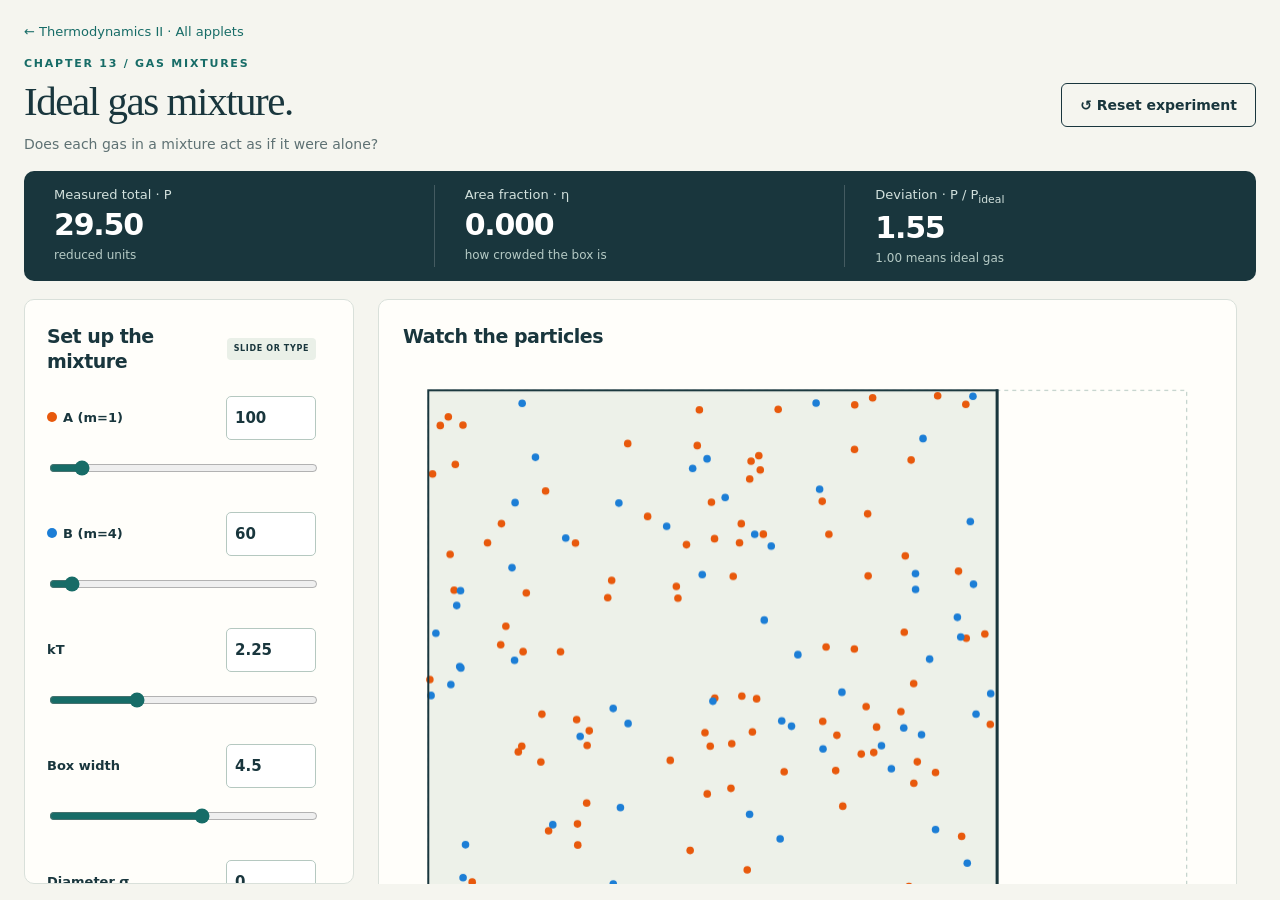
==== applets/ideal-gas-mixture/index.html @ f6d2472d "Add files via upload" ====
<!doctype html><html lang="en"><head><meta charset="utf-8"><meta name="viewport" content="width=device-width, initial-scale=1"><meta name="theme-color" content="#19363d"><title>Ideal gas mixture · Thermodynamics II</title><link rel="stylesheet" href="../../assets/applet.css"><link rel="stylesheet" href="style.css"><link rel="icon" href="../../assets/favicon.svg"><script defer src="../../assets/applet-layout.js"></script><script defer src="app.js"></script></head><body><a class="skip" href="#controls">Skip to experiment controls</a><main><nav class="course-back" aria-label="Back to course"><a href="../../index.html">← Thermodynamics II · All applets</a></nav><header><div><p class="eyebrow">CHAPTER 13 / GAS MIXTURES</p><h1>Ideal gas mixture.</h1><p class="intro">Does each gas in a mixture act as if it were alone?</p></div><button id="rs" class="reset" type="button">↺ Reset experiment</button></header><section class="metrics" aria-label="Mixture results"><div><span>Measured total · P</span><strong id="mP">–</strong><small>reduced units</small></div><div><span>Area fraction · η</span><strong id="mE">–</strong><small>how crowded the box is</small></div><div><span>Deviation · P / P<sub>ideal</sub></span><strong id="mR">–</strong><small>1.00 means ideal gas</small></div></section><div class="workspace"><aside class="controls panel" id="controls" aria-label="Experiment controls" tabindex="0"><div class="section-top"><h2>Set up the mixture</h2><span class="tag">SLIDE OR TYPE</span></div><div id="sl"></div>
<div class="row"><label for="T">kT</label><input id="T" type="range" min="0.5" max="6" step="0.25" value="2.25"><output id="Tv"></output></div>
<div class="row"><label for="W">Box width</label><input id="W" type="range" min="2.5" max="6" step="0.1" value="4.5"><output id="Wv"></output></div>
<div class="row"><label for="D">Diameter σ</label><input id="D" type="range" min="0" max="0.2" step="0.01" value="0"><output id="Dv"></output></div>
<p class="hint">Reduced units: kT is thermal energy; all pressures are force per wall length in this 2D model. Diameter zero gives non-interacting ideal particles.</p></aside><div class="results" role="region" aria-label="Experiment results" tabindex="0"><section class="panel plant-panel"><h2 class="sec">Watch the particles</h2><canvas id="cv" role="img" aria-label="Animated particles of species A and B in a two-dimensional box"></canvas>
<div style="display:flex;gap:8px;margin-top:10px"><button id="pp">Pause</button></div>
<p class="hint">Set diameter σ = 0 for an ideal mixture. Finite diameters provide a qualitative crowding comparison. Measured pressures fluctuate and need time to settle.</p></section><section class="panel"><p class="lab">TIME-AVERAGED FORCE PER LENGTH ON THE WALLS</p><h2 class="sec">Compare measured and ideal pressure</h2>
<div class="table-scroll"><table><thead><tr><th></th><th>N</th><th>x<sub>i</sub></th><th>P<sub>i</sub> measured</th><th>ideal gas</th></tr></thead><tbody id="tb"></tbody></table></div>
<h2>Measured P<sub>total</sub> (segments = P<sub>i</sub>), marker = ideal gas</h2>
<div class="bar" id="bar"></div>
</section>
<section class="panel"><p class="lab">FROM THE PICTURE TO THE LAW</p><h2 class="sec">Pressures add</h2>
<p>Dalton’s law: the pressure of a gas mixture is the sum of the pressures each gas would exert alone in the same volume at the same temperature.</p>
<p class="eq">P = P<sub>A</sub> + P<sub>B</sub>, &nbsp; P<sub>i</sub> = x<sub>i</sub>P, &nbsp; x<sub>i</sub> = N<sub>i</sub>/N</p>
<p>For point particles each species ignores the other, so removing one gas leaves the other’s pressure unchanged. For finite-size particles, measured species wall-force contributions can differ from their ideal values; they are not the pressures of each gas alone. Finite sampling and the approximate collision solver also cause deviations. Raise σ or N, or shrink the box, to see it.</p>
<details><summary>Model, limits &amp; further reading</summary>
<p>Hard disks of equal diameter σ in a 2D box with elastic walls; σ = 0 gives the non-interacting ideal gas. Pressure is the time-averaged momentum transfer to the walls per unit time and wall length. η = Nπσ²/(4A) is the area fraction. Units are reduced (k<sub>B</sub> = 1), with masses 1 and 4. Collisions are elastic and mass-weighted. Readings need a couple of seconds to settle after any change.</p>
<p>Reading: Çengel, Boles &amp; Kanoglu, <i>Thermodynamics: An Engineering Approach</i>, 9th ed., Chapter 13.</p></details></section>
<footer>Thermodynamics II · Mostafa Moradi · Course 2605123</footer></div></div></main></body></html>
---- assets/applet.css ----
:root{--ink:#19363d;--muted:#5e7173;--paper:#f5f5ef;--white:#fffefa;--border:#d9e0da;--teal:#176c67;--hot:#c15a2c;--purple:#7953a0;--blue:#3372a3;--cool:#128a88;--aux:#7a8589}*{box-sizing:border-box}body{margin:0;background:var(--paper);color:var(--ink);font:16px/1.5 system-ui,-apple-system,BlinkMacSystemFont,"Segoe UI",sans-serif}main{max-width:1500px;margin:auto;padding:34px 32px}header{display:flex;justify-content:space-between;align-items:center;gap:20px;margin-bottom:28px}.eyebrow{font-size:11px;letter-spacing:.16em;font-weight:750;color:var(--teal);margin:0 0 9px}h1{font:500 clamp(36px,4vw,58px)/1.1 Georgia,serif;letter-spacing:-.035em;margin:0 0 10px}.intro{margin:0;color:var(--muted);font-size:17px}h2{margin:0;font-size:19px;line-height:1.3;letter-spacing:-.025em}.reset{background:transparent;border:1px solid var(--ink);border-radius:6px;min-height:44px;padding:10px 18px;color:var(--ink);font:600 14px system-ui;cursor:pointer;white-space:nowrap}.reset:hover{background:var(--border)}.metrics{display:grid;grid-template-columns:repeat(3,1fr);background:var(--ink);color:white;border-radius:10px;padding:23px 0;margin-bottom:24px}.metrics>div{padding:0 30px;border-right:1px solid #ffffff30;display:flex;flex-direction:column}.metrics>div:last-child{border:0}.metrics span{font-size:13px;color:#d2e1dd}.metrics strong{font-size:clamp(24px,3vw,38px);font-weight:550;letter-spacing:-.04em;line-height:1.4;font-variant-numeric:tabular-nums}.metrics small{font-size:12px;color:#b5cac5}.workspace{display:grid;grid-template-columns:330px minmax(0,1fr);gap:24px;align-items:start}.panel{background:var(--white);border:1px solid var(--border);border-radius:10px;padding:24px;min-width:0}.controls{position:sticky;top:18px;padding:24px 22px}.section-top{display:flex;justify-content:space-between;align-items:center;gap:10px;margin-bottom:12px}.tag{font-size:9px;letter-spacing:.08em;font-weight:750;background:#eaf0e8;padding:5px 7px;border-radius:4px;white-space:nowrap}.controls .tag{font-size:8px}.hint{color:var(--muted);font-size:12px;margin:8px 0 14px}.control{margin:22px 0}.input-head{display:flex;align-items:center;justify-content:space-between;gap:8px}.control label{font-size:13px;font-weight:650;max-width:165px}.number-wrap{display:flex;align-items:center;gap:4px;flex-shrink:0}.number-wrap input{width:85px;min-height:44px;padding:8px 5px 8px 8px;border:1px solid #b5c8c0;background:white;border-radius:5px;color:var(--ink);font:600 15px system-ui;font-variant-numeric:tabular-nums}.number-wrap small{font-size:10px;color:var(--muted);width:27px}.range{display:block;width:100%;height:34px;margin:5px 0 0;accent-color:var(--teal);cursor:pointer;touch-action:pan-y}.limits{display:flex;justify-content:space-between;font-size:10px;color:var(--muted)}.option{border-top:1px solid var(--border);padding-top:18px;margin-top:18px}.option label{display:flex;align-items:center;gap:9px;font-size:14px;font-weight:650;cursor:pointer;min-height:28px}.option input{width:20px;height:20px;accent-color:var(--teal);flex-shrink:0}.option p{font-size:12px;color:var(--muted);margin:4px 0 0 29px}.control.inactive{opacity:.45}.drain-label{display:block;font-size:12px;margin:20px 0 7px}select{width:100%;min-height:44px;padding:8px;border:1px solid #b5c8c0;border-radius:5px;background:white;color:var(--ink);font:13px system-ui}.status{font-size:12px;color:var(--muted);padding-top:15px;min-height:40px}.status.error{color:#a93222;background:#fff0e8;padding:12px;border-radius:5px;margin-top:12px}.results{display:grid;gap:22px}.plot-panel svg{width:100%;height:auto;display:block}.legend{display:flex;flex-wrap:wrap;gap:8px 16px;font-size:11px;color:var(--muted)}.legend span{display:flex;align-items:center;gap:6px}.legend i{width:18px;height:3px;display:inline-block;background:var(--aux)}.legend .heat{background:var(--hot)}.legend .turbine{background:var(--purple)}.legend .pump{background:var(--blue)}.legend .cool{background:var(--cool)}.diagram-scroll{overflow:auto}.diagram-scroll svg{display:block;width:100%;min-width:650px}.table-scroll{overflow-x:auto}table{border-collapse:collapse;width:100%;font-size:12px;text-align:left;white-space:nowrap}th{font-size:11px;color:var(--muted);font-weight:600;background:#edf1e9}th small{display:block;font-size:10px;font-weight:400}th,td{padding:10px 12px;border-bottom:1px solid var(--border)}td:not(:nth-child(2)){font-variant-numeric:tabular-nums}td:first-child{font-weight:750;color:var(--teal)}tbody tr:hover{background:#edf1e9}.energy-panel dl{display:grid;grid-template-columns:1fr 1fr;gap:14px 28px;font-size:13px;margin-bottom:20px}.energy-panel dl>div{display:flex;justify-content:space-between;gap:12px;border-bottom:1px solid var(--border);padding-bottom:8px}.energy-panel dt{color:var(--muted)}dd{margin:0;font-variant-numeric:tabular-nums;font-weight:650}.balance{font:19px Georgia,serif;color:var(--teal);border-top:1px solid var(--border);padding-top:18px;margin-bottom:0}footer{margin:25px 0 10px;color:var(--muted);font-size:12px}footer details{max-width:1000px}footer summary{cursor:pointer;font-size:13px;min-height:30px}a{color:var(--teal)}button:focus-visible,input:focus-visible,select:focus-visible,summary:focus-visible,a:focus-visible{outline:3px solid #bb8c33;outline-offset:3px}.skip{position:absolute;top:-100px;left:15px;background:white;padding:12px;z-index:9}.skip:focus{top:10px}.sr-only{position:absolute;width:1px;height:1px;padding:0;margin:-1px;overflow:hidden;clip:rect(0,0,0,0);white-space:nowrap;border:0}[hidden]{display:none!important}svg text{font-family:system-ui,sans-serif}svg .grid{stroke:#e3e7df;stroke-width:1}svg .axis{stroke:#70817e;stroke-width:1}svg .tick{font-size:12px;fill:#637572}svg .axis-label{font-size:13px;fill:var(--ink)}svg .state-label{font-size:12px;font-weight:700;fill:#19363d;paint-order:stroke;stroke:#fffefa;stroke-width:4px;stroke-linejoin:round}svg .device-label{font-size:12px;font-weight:650;fill:#19363d}svg .device-note{font-size:10px;fill:#627372}svg .state-badge{fill:#fffefa;stroke:#19363d;stroke-width:1.5}svg .badge-text{font-size:11px;font-weight:750;fill:#19363d;text-anchor:middle;dominant-baseline:central}input:disabled,select:disabled{cursor:not-allowed}@media(min-width:1250px){.results{grid-template-columns:1fr 1fr}.plot-panel,.plant-panel{grid-column:1/-1}.results>.panel:not(.plot-panel):not(.plant-panel){grid-column:1/-1}}@media(max-width:900px){main{padding:24px 16px}.workspace{grid-template-columns:285px minmax(0,1fr);gap:16px}.panel{padding:18px}.controls{padding:20px 15px}.tag{white-space:normal}.section-top{align-items:flex-start}.metrics>div{padding:0 20px}.energy-panel dl{grid-template-columns:1fr}.plot-panel svg{min-height:250px}.control label{max-width:125px}}@media(max-width:700px){header{align-items:flex-start;margin-bottom:22px}.reset{padding:8px 10px;font-size:12px}h1{font-size:36px}.intro{font-size:14px}.eyebrow{font-size:9px}.metrics{padding:18px 0;gap:0}.metrics>div{padding:0 12px}.metrics strong{font-size:25px}.metrics span{font-size:11px}.metrics small{font-size:10px}.workspace{grid-template-columns:1fr}.controls{position:static}.controls .section-top{align-items:center}.control label{max-width:none}.number-wrap input{width:100px;font-size:16px}.number-wrap small{font-size:11px;width:32px}.control{margin:18px 0}.range{height:40px}.control .limits{font-size:11px}.results{gap:16px}h2{font-size:18px}.panel{padding:18px}.plot-panel .section-top{flex-wrap:wrap}.plot-panel svg{min-height:0}.energy-panel dl{grid-template-columns:1fr}.legend{font-size:10px}.diagram-scroll svg{min-width:700px}}@media(prefers-reduced-motion:reduce){*{scroll-behavior:auto!important}}@media print{body{background:white}main{padding:0}.controls,.reset,footer{display:none}.workspace{display:block}.metrics{color:black;background:white;border:1px solid #aaa}.metrics span,.metrics small{color:#333}.results{display:block}.panel{margin-bottom:15px;break-inside:avoid}.diagram-scroll svg{min-width:0}.table-scroll{overflow:visible}}

.mobile-hint{display:none}.ts-scroll{overflow-x:auto}.diagram-scroll:focus-visible,.ts-scroll:focus-visible{outline:3px solid #bb8c33;outline-offset:3px}@media(max-width:700px){.mobile-hint{display:block}.ts-scroll svg{min-width:570px}.metrics strong{font-size:23px}.metrics>div:last-child strong{font-size:20px}}

.course-back{margin:0 0 22px}.course-back a{display:inline-flex;align-items:center;min-height:44px;text-decoration:none;font-size:13px;color:var(--teal)}.course-back a:hover{text-decoration:underline}@media print{.course-back{display:none}}

/* Wide-screen applets: controls and results are independent scroll regions. */
@media screen and (min-width:701px){
 html,body{height:100%;overflow:hidden}
 body>main{height:100vh;height:100dvh;display:flex;flex-direction:column;padding:16px 24px;overflow:hidden}
 .course-back{flex:none;margin:0 0 8px}
 .course-back a{min-height:32px}
 header{flex:none;margin-bottom:16px}
 h1{font-size:clamp(32px,3.2vw,46px)}
 .refrigeration h1{font-size:clamp(32px,3.2vw,46px)}
 .eyebrow{margin-bottom:6px}
 .intro{font-size:14px}
 .metrics{flex:none;padding:14px 0;margin-bottom:18px}
 .metrics strong{font-size:30px}
 .workspace{flex:1;min-height:0;align-items:stretch;overflow:hidden}
 .controls{position:static;top:auto;height:100%;min-height:0;overflow-y:auto;overflow-x:hidden;overscroll-behavior-y:contain;scrollbar-gutter:stable}
 .results{position:relative;height:100%;min-height:0;overflow-y:auto;overflow-x:hidden;overscroll-behavior-y:contain;scrollbar-gutter:stable;align-content:start;padding-right:4px}
 .results>footer{grid-column:1/-1}
 .controls,.results{scrollbar-width:auto;scrollbar-color:#8baba0 transparent}
 .controls:focus-visible,.results:focus-visible{outline:3px solid #bb8c33;outline-offset:-3px}
}
@media screen and (min-width:701px) and (max-height:650px){
 body>main{padding-top:8px;padding-bottom:8px}
 header{margin-bottom:10px}
 h1,.refrigeration h1{font-size:30px;margin-bottom:5px}
 .metrics{padding:9px 0;margin-bottom:12px}
 .metrics strong{font-size:26px}
 .course-back{margin-bottom:4px}
}

/* Phone navigation is progressively enhanced: both sections remain available without JS. */
.mobile-tabs{display:none}
@media screen and (max-width:700px){
 .mobile-applet .mobile-tabs{display:grid;grid-template-columns:1fr 1fr;position:sticky;top:0;z-index:5;gap:6px;padding:8px 0;background:var(--paper);margin-bottom:12px}
 .mobile-tabs button{min-height:48px;border:1px solid var(--border);border-radius:7px;background:var(--white);color:var(--ink);font:650 16px system-ui;cursor:pointer}
 .mobile-tabs button[aria-selected="true"]{background:var(--teal);border-color:var(--teal);color:white}
 .mobile-applet[data-applet-view="inputs"] .results,.mobile-applet[data-applet-view="results"] .controls{display:none}
 .mobile-applet main{padding:16px 12px 28px}
 .mobile-applet header{flex-wrap:wrap;gap:12px;margin-bottom:16px}
 .mobile-applet h1,.mobile-applet.refrigeration h1{font-size:32px}
 .mobile-applet .reset{min-height:44px}
 .mobile-applet .metrics{padding:12px 0;margin-bottom:12px}
 .mobile-applet .metrics>div{padding:0 9px}
 .mobile-applet .metrics small{font-size:10px;line-height:1.3}
 .mobile-applet .metrics strong{font-size:23px}
 .mobile-applet .range{height:48px}
 .mobile-applet .option label,.mobile-applet .preset-toggle,.mobile-applet summary{min-height:44px}
 .mobile-applet select,.mobile-applet input[type="number"]{font-size:16px;min-height:48px}
 .mobile-applet .controls{padding:18px}
 .mobile-applet .results{position:relative;min-width:0}
 .mobile-applet .ts-scroll,.mobile-applet .diagram-scroll,.mobile-applet .table-scroll{max-width:100%;overscroll-behavior-x:contain}
 .mobile-applet .ts-scroll svg,.mobile-applet.refrigeration .ts-scroll svg{min-width:570px}
 .mobile-applet .diagram-scroll svg{min-width:650px}
 .mobile-applet .number-wrap input{max-width:105px}
}
@media print{.mobile-tabs{display:none!important}.mobile-applet .results{display:block!important}}
---- applets/ideal-gas-mixture/style.css ----
canvas{width:100%;aspect-ratio:6.4/4.6;display:block;margin-top:16px}.row{display:grid;grid-template-columns:1fr 90px;gap:6px;align-items:center;margin:22px 0}.row label{font-size:13px;font-weight:650}.row input[type=range]{grid-column:1/-1;grid-row:2;width:100%;height:40px;accent-color:var(--teal)}.row input[type=number]{grid-column:2;grid-row:1;min-height:44px;width:90px;border:1px solid #b5c8c0;border-radius:5px;padding:8px;font:600 15px system-ui;color:var(--ink)}.row output{display:none}.dot{display:inline-block;width:10px;height:10px;border-radius:50%;margin-right:6px}.bar{position:relative;height:24px;background:#edf1e9;border-radius:4px;overflow:hidden;display:flex;margin:16px 0}.bar i{display:block;height:100%;flex-shrink:0}.mk{position:absolute;top:0;bottom:0;width:3px;background:var(--ink)}.eq{font:20px Georgia,serif;color:var(--teal);padding:16px;background:#edf1e9}.lab{font-size:11px;letter-spacing:.12em;color:var(--teal)}.sec{margin:0 0 14px}#pp{min-height:44px;padding:8px 20px;background:transparent;color:var(--ink);border:1px solid var(--border);border-radius:5px;font:600 14px system-ui;cursor:pointer}.results>.panel{grid-column:1/-1}
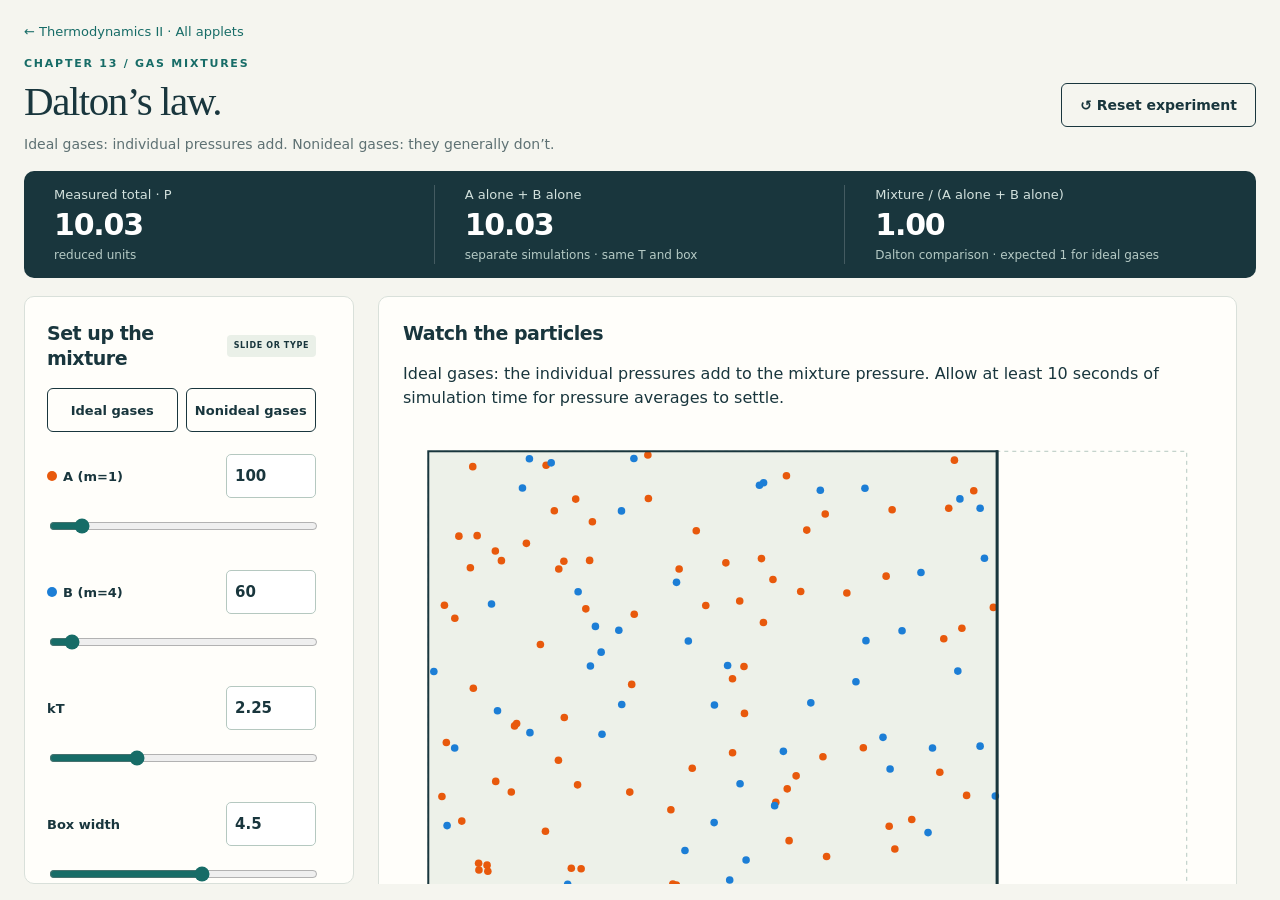
==== commit d213c592: "Add files via upload" ====
--- a/applets/ideal-gas-mixture/index.html
+++ b/applets/ideal-gas-mixture/index.html
@@ -1,19 +1,26 @@
-<!doctype html><html lang="en"><head><meta charset="utf-8"><meta name="viewport" content="width=device-width, initial-scale=1"><meta name="theme-color" content="#19363d"><title>Ideal gas mixture · Thermodynamics II</title><link rel="stylesheet" href="../../assets/applet.css"><link rel="stylesheet" href="style.css"><link rel="icon" href="../../assets/favicon.svg"><script defer src="../../assets/applet-layout.js"></script><script defer src="app.js"></script></head><body><a class="skip" href="#controls">Skip to experiment controls</a><main><nav class="course-back" aria-label="Back to course"><a href="../../index.html">← Thermodynamics II · All applets</a></nav><header><div><p class="eyebrow">CHAPTER 13 / GAS MIXTURES</p><h1>Ideal gas mixture.</h1><p class="intro">Does each gas in a mixture act as if it were alone?</p></div><button id="rs" class="reset" type="button">↺ Reset experiment</button></header><section class="metrics" aria-label="Mixture results"><div><span>Measured total · P</span><strong id="mP">–</strong><small>reduced units</small></div><div><span>Area fraction · η</span><strong id="mE">–</strong><small>how crowded the box is</small></div><div><span>Deviation · P / P<sub>ideal</sub></span><strong id="mR">–</strong><small>1.00 means ideal gas</small></div></section><div class="workspace"><aside class="controls panel" id="controls" aria-label="Experiment controls" tabindex="0"><div class="section-top"><h2>Set up the mixture</h2><span class="tag">SLIDE OR TYPE</span></div><div id="sl"></div>
+<!doctype html><html lang="en"><head><meta charset="utf-8"><meta name="viewport" content="width=device-width, initial-scale=1"><meta name="theme-color" content="#19363d"><title>Ideal gas mixture · Thermodynamics II</title><link rel="stylesheet" href="../../assets/applet.css"><link rel="stylesheet" href="style.css"><link rel="icon" href="../../assets/favicon.svg"><script defer src="../../assets/applet-layout.js"></script><script defer src="app.js"></script></head><body><a class="skip" href="#controls">Skip to experiment controls</a><main><nav class="course-back" aria-label="Back to course"><a href="../../index.html">← Thermodynamics II · All applets</a></nav><header><div><p class="eyebrow">CHAPTER 13 / GAS MIXTURES</p><h1>Dalton’s law.</h1><p class="intro">Ideal gases: individual pressures add. Nonideal gases: they generally don’t.</p></div><button id="rs" class="reset" type="button">↺ Reset experiment</button></header><section class="metrics" aria-label="Mixture results"><div><span>Measured total · P</span><strong id="mP">–</strong><small>reduced units</small></div><div><span>A alone + B alone</span><strong id="mE">–</strong><small>separate simulations · same T and box</small></div><div><span>Mixture / (A alone + B alone)</span><strong id="mR">–</strong><small>Dalton comparison · expected 1 for ideal gases</small></div></section><div class="workspace"><aside class="controls panel" id="controls" aria-label="Experiment controls" tabindex="0"><div class="section-top"><h2>Set up the mixture</h2><span class="tag">SLIDE OR TYPE</span></div><div class="demo-modes"><button type="button" class="reset" id="ideal-demo">Ideal gases</button><button type="button" class="reset" id="nonideal-demo">Nonideal gases</button></div><div id="sl"></div>
 <div class="row"><label for="T">kT</label><input id="T" type="range" min="0.5" max="6" step="0.25" value="2.25"><output id="Tv"></output></div>
 <div class="row"><label for="W">Box width</label><input id="W" type="range" min="2.5" max="6" step="0.1" value="4.5"><output id="Wv"></output></div>
 <div class="row"><label for="D">Diameter σ</label><input id="D" type="range" min="0" max="0.2" step="0.01" value="0"><output id="Dv"></output></div>
-<p class="hint">Reduced units: kT is thermal energy; all pressures are force per wall length in this 2D model. Diameter zero gives non-interacting ideal particles.</p></aside><div class="results" role="region" aria-label="Experiment results" tabindex="0"><section class="panel plant-panel"><h2 class="sec">Watch the particles</h2><canvas id="cv" role="img" aria-label="Animated particles of species A and B in a two-dimensional box"></canvas>
+<p class="hint">Reduced units: kT is thermal energy; all pressures are force per wall length in this 2D model. Diameter zero gives non-interacting ideal particles.</p></aside><div class="results" role="region" aria-label="Experiment results" tabindex="0"><section class="panel plant-panel"><h2 class="sec">Watch the particles</h2><p id="model-status" class="challenge" role="status">Ideal mixture · σ = 0. Each species behaves independently.</p><canvas id="cv" role="img" aria-label="Animated particles of species A and B in a two-dimensional box"></canvas>
 <div style="display:flex;gap:8px;margin-top:10px"><button id="pp">Pause</button></div>
-<p class="hint">Set diameter σ = 0 for an ideal mixture. Finite diameters provide a qualitative crowding comparison. Measured pressures fluctuate and need time to settle.</p></section><section class="panel"><p class="lab">TIME-AVERAGED FORCE PER LENGTH ON THE WALLS</p><h2 class="sec">Compare measured and ideal pressure</h2>
-<div class="table-scroll"><table><thead><tr><th></th><th>N</th><th>x<sub>i</sub></th><th>P<sub>i</sub> measured</th><th>ideal gas</th></tr></thead><tbody id="tb"></tbody></table></div>
-<h2>Measured P<sub>total</sub> (segments = P<sub>i</sub>), marker = ideal gas</h2>
-<div class="bar" id="bar"></div>
+<p class="hint">The animation shows the mixture. Independent A-only and B-only simulations run alongside it to measure the pressures each gas exerts alone. Measured pressures fluctuate and need time to settle.</p></section><section class="panel"><p class="lab">TIME-AVERAGED FORCE PER LENGTH ON THE WALLS</p><h2 class="sec">Compare mixture with gases alone</h2>
+<div class="table-scroll"><table><thead><tr><th></th><th>N</th><th>x<sub>i</sub></th><th>Measured alone<small>same T, box, N<sub>i</sub> and σ</small></th></tr></thead><tbody id="tb"></tbody></table></div>
+<h2>Do the individual pressures add to the mixture pressure?</h2><p class="hint">Three independent simulations run together: the mixture, A alone, and B alone. Each isolated box has the same size and temperature as the mixture and contains only that species’ particles. Both bars use the same scale.</p>
+<p class="bar-label">Mixture · measured pressure</p><div class="bar" id="bar"></div>
+<p class="bar-label">A alone + B alone · sum of separately measured pressures</p><div class="bar" id="alone-bar"></div>
+<p id="comparison-readout" role="status"></p>
+
 </section>
-<section class="panel"><p class="lab">FROM THE PICTURE TO THE LAW</p><h2 class="sec">Pressures add</h2>
-<p>Dalton’s law: the pressure of a gas mixture is the sum of the pressures each gas would exert alone in the same volume at the same temperature.</p>
-<p class="eq">P = P<sub>A</sub> + P<sub>B</sub>, &nbsp; P<sub>i</sub> = x<sub>i</sub>P, &nbsp; x<sub>i</sub> = N<sub>i</sub>/N</p>
-<p>For point particles each species ignores the other, so removing one gas leaves the other’s pressure unchanged. For finite-size particles, measured species wall-force contributions can differ from their ideal values; they are not the pressures of each gas alone. Finite sampling and the approximate collision solver also cause deviations. Raise σ or N, or shrink the box, to see it.</p>
+<section class="panel"><p class="lab">DALTON’S LAW</p><h2 class="sec">Ideal gases add. Nonideal gases can differ.</h2>
+<p>Measure A alone and B alone at the same temperature and in the same box. Add those two pressures, then compare with the pressure when both gases share the box.</p>
+<p class="eq">Ideal gases: P<sub>mixture</sub> = P<sub>A alone</sub> + P<sub>B alone</sub></p>
+<p class="eq">Nonideal gases: P<sub>mixture</sub> ≠ P<sub>A alone</sub> + P<sub>B alone</sub> in general</p>
+<p>For ideal gases, each gas exerts the same pressure whether it is alone or mixed with another gas, so their individual pressures add.</p>
+<p>For nonideal gases, mixing changes how the particles interact. They occupy space and exert forces on one another, so each gas no longer behaves as it did alone. <strong>The separately measured pressures therefore don’t generally add up to the mixture pressure.</strong></p>
+<p>In this demo, the nonideal particles have finite size. Adding the other gas crowds the box and introduces collisions between the two species, raising the mixture pressure above the sum measured in the separate boxes.</p>
+<p>Choose <strong>Ideal gases</strong>: the bars match. Choose <strong>Nonideal gases</strong>: finite-size interactions make the mixture pressure higher than the sum of the individual pressures in this example. Allow the readings to settle.</p>
 <details><summary>Model, limits &amp; further reading</summary>
-<p>Hard disks of equal diameter σ in a 2D box with elastic walls; σ = 0 gives the non-interacting ideal gas. Pressure is the time-averaged momentum transfer to the walls per unit time and wall length. η = Nπσ²/(4A) is the area fraction. Units are reduced (k<sub>B</sub> = 1), with masses 1 and 4. Collisions are elastic and mass-weighted. Readings need a couple of seconds to settle after any change.</p>
+<p>Hard disks of equal diameter σ in a 2D box with elastic walls; σ = 0 gives the non-interacting ideal gas. Each system is initialized with kinetic energy corresponding to the same selected temperature. Elastic collisions conserve that energy; changing an input restarts all pressure averages. Pressure is the time-averaged momentum transfer to the walls per unit time and wall length. η = Nπσ²/(4A) is the area fraction. Units are reduced (k<sub>B</sub> = 1), with masses 1 and 4. Collisions are elastic and mass-weighted. Readings need a couple of seconds to settle after any change.</p>
 <p>Reading: Çengel, Boles &amp; Kanoglu, <i>Thermodynamics: An Engineering Approach</i>, 9th ed., Chapter 13.</p></details></section>
 <footer>Thermodynamics II · Mostafa Moradi · Course 2605123</footer></div></div></main></body></html>
--- a/applets/ideal-gas-mixture/style.css
+++ b/applets/ideal-gas-mixture/style.css
@@ -1 +1,2 @@
-canvas{width:100%;aspect-ratio:6.4/4.6;display:block;margin-top:16px}.row{display:grid;grid-template-columns:1fr 90px;gap:6px;align-items:center;margin:22px 0}.row label{font-size:13px;font-weight:650}.row input[type=range]{grid-column:1/-1;grid-row:2;width:100%;height:40px;accent-color:var(--teal)}.row input[type=number]{grid-column:2;grid-row:1;min-height:44px;width:90px;border:1px solid #b5c8c0;border-radius:5px;padding:8px;font:600 15px system-ui;color:var(--ink)}.row output{display:none}.dot{display:inline-block;width:10px;height:10px;border-radius:50%;margin-right:6px}.bar{position:relative;height:24px;background:#edf1e9;border-radius:4px;overflow:hidden;display:flex;margin:16px 0}.bar i{display:block;height:100%;flex-shrink:0}.mk{position:absolute;top:0;bottom:0;width:3px;background:var(--ink)}.eq{font:20px Georgia,serif;color:var(--teal);padding:16px;background:#edf1e9}.lab{font-size:11px;letter-spacing:.12em;color:var(--teal)}.sec{margin:0 0 14px}#pp{min-height:44px;padding:8px 20px;background:transparent;color:var(--ink);border:1px solid var(--border);border-radius:5px;font:600 14px system-ui;cursor:pointer}.results>.panel{grid-column:1/-1}+canvas{width:100%;aspect-ratio:6.4/4.6;display:block;margin-top:16px}.row{display:grid;grid-template-columns:1fr 90px;gap:6px;align-items:center;margin:22px 0}.row label{font-size:13px;font-weight:650}.row input[type=range]{grid-column:1/-1;grid-row:2;width:100%;height:40px;accent-color:var(--teal)}.row input[type=number]{grid-column:2;grid-row:1;min-height:44px;width:90px;border:1px solid #b5c8c0;border-radius:5px;padding:8px;font:600 15px system-ui;color:var(--ink)}.row output{display:none}.dot{display:inline-block;width:10px;height:10px;border-radius:50%;margin-right:6px}.bar{position:relative;height:24px;background:#edf1e9;border-radius:4px;overflow:hidden;display:flex;margin:16px 0}.bar i{display:block;height:100%;flex-shrink:0}.mk{position:absolute;top:0;bottom:0;width:3px;background:var(--ink)}.eq{font:20px Georgia,serif;color:var(--teal);padding:16px;background:#edf1e9}.lab{font-size:11px;letter-spacing:.12em;color:var(--teal)}.sec{margin:0 0 14px}#pp{min-height:44px;padding:8px 20px;background:transparent;color:var(--ink);border:1px solid var(--border);border-radius:5px;font:600 14px system-ui;cursor:pointer}.results>.panel{grid-column:1/-1}
+.demo-modes{display:flex;flex-wrap:wrap;gap:8px;margin:18px 0}.demo-modes .reset{white-space:normal;flex:1;padding:8px;font-size:13px}
